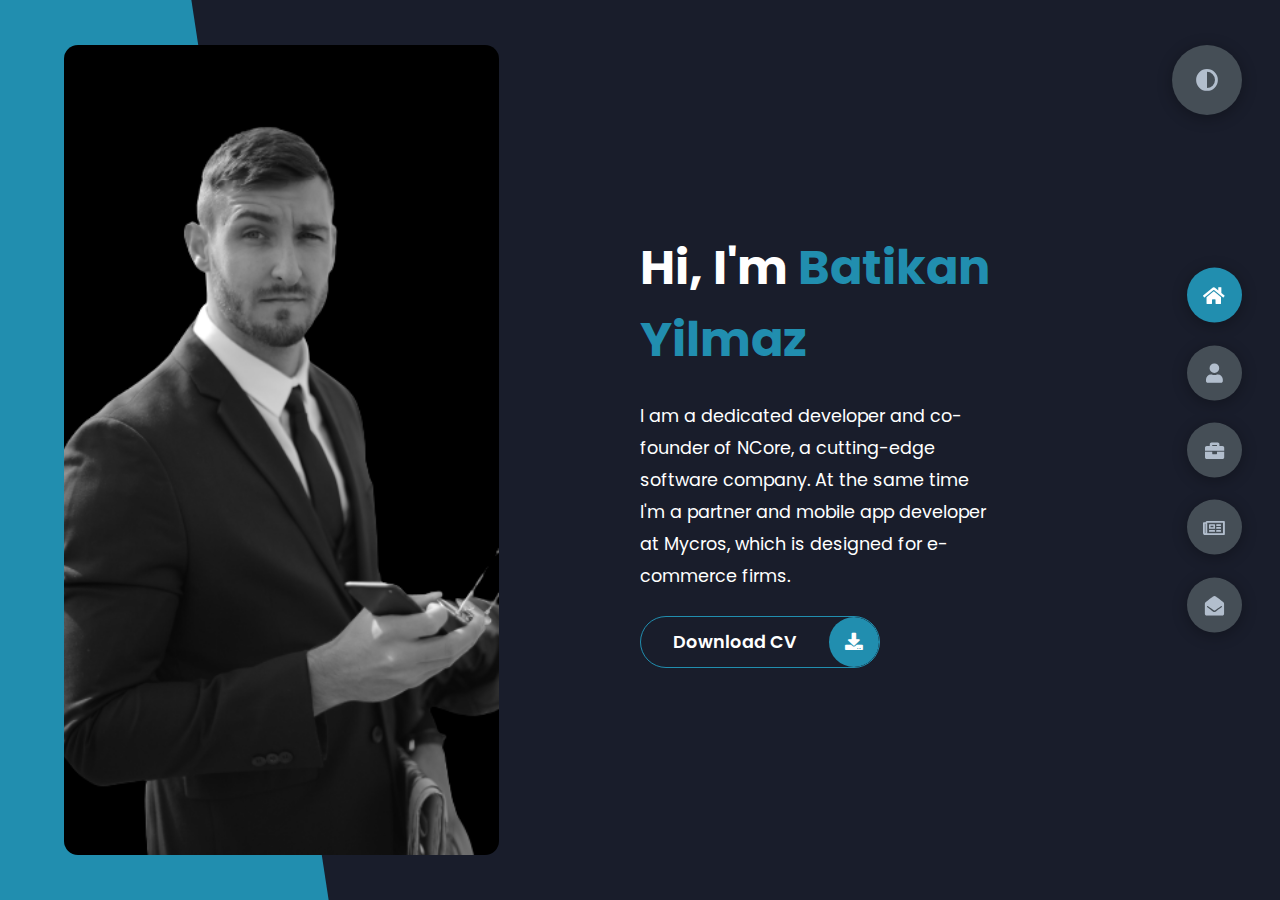
==== index.html @ 2d90c7f0 "Add files via upload" ====
<!DOCTYPE html>
<html lang="en">
<head>
    <meta charset="UTF-8">
    <meta http-equiv="X-UA-Compatible" content="IE=edge">
    <meta name="viewport" content="width=device-width, initial-scale=1.0">
    <title>Portfolio</title>
    <link rel="stylesheet" href="styles/styles.css">
    <link rel="preconnect" href="https://fonts.googleapis.com">
    <link rel="preconnect" href="https://fonts.gstatic.com" crossorigin>
    <link rel="stylesheet" href="https://cdnjs.cloudflare.com/ajax/libs/font-awesome/5.15.4/css/all.min.css" integrity="sha512-1ycn6IcaQQ40/MKBW2W4Rhis/DbILU74C1vSrLJxCq57o941Ym01SwNsOMqvEBFlcgUa6xLiPY/NS5R+E6ztJQ==" crossorigin="anonymous" referrerpolicy="no-referrer" />
    <link href="https://fonts.googleapis.com/css2?family=Poppins:wght@400;500;600;700;800&display=swap" rel="stylesheet">
</head>
<body class="main-content">
    <header class="container header active" id="home">
        <div class="header-content">
            <div class="left-header">
                <div class="h-shape"></div>
                <div class="image">
                    <img src="img/hero.png" alt="">
                </div>
            </div>
            <div class="right-header">
                <h1 class="name">
                    Hi, I'm <span>Batikan Yilmaz</span>
                </h1>
                <p>
                    I am a dedicated developer and co-founder of NCore, a cutting-edge software company. At the same time I'm a partner  and mobile app developer at Mycros, which is designed for e-commerce firms.
                </p>
                <div class="btn-con">
                    <a href="" class="main-btn">
                        <span class="btn-text">Download CV</span>
                        <span class="btn-icon"><i class="fas fa-download"></i></span>
                    </a>
                </div>
            </div>
        </div>
    </header>
    <main>
        <section class="container about" id="about">
            <div class="main-title">
                <h2>About <span>me</span><span class="bg-text">my stats</span></h2>
            </div>
            <div class="about-container">
                <div class="left-about">
                    <h4>Information About me</h4>
                    <p>
                        I am a final year student at Istanbul Bilgi University and the Co-Founder of NCore, specializing in mobile application development. My focus is on developing fun apps that utilize AI technologies and create engaging user experiences. I have also designed a user-friendly needs app for capturing and organizing important information across various contexts. 
                    </p>
                    <div class="btn-con">
                        <a href="#" class="main-btn">
                            <span class="btn-text">Download CV</span>
                            <span class="btn-icon"><i class="fas fa-download"></i></span>
                        </a>
                    </div>
                </div>
                <div class="right-about">
                    <div class="about-item">
                        <div class="abt-text">
                            <p class="large-text">20+</p>
                            <p class="small-text">Projects <br /> Completed</p>
                        </div>
                    </div>
                    <div class="about-item">
                        <div class="abt-text">
                            <p class="large-text">3+</p>
                            <p class="small-text">Years of <br /> experience</p>
                        </div>
                    </div>
                    <div class="about-item">
                        <div class="abt-text">
                            <p class="large-text">10+</p>
                            <p class="small-text">Happy <br /> Clients</p>
                        </div>
                    </div>
                    <div class="about-item">
                        <div class="abt-text">
                            <p class="large-text">100+</p>
                            <p class="small-text">Customer <br /> reviews</p>
                        </div>
                    </div>
                </div>
            </div>
            <h4 class="stat-title">My Timeline</h4>
            <div class="timeline">
                <div class="timeline-item">
                    <div class="tl-icon">
                        <i class="fas fa-briefcase"></i>
                    </div>
                    <p class="tl-duration">2023 - present</p>
                    <h5>Co-Founder<span> - NCore</span></h5>
                    <p>
                        Co-Founder of NCore, a company specializing in mobile app development
                    </p>
                </div>
                <div class="timeline-item">
                    <div class="tl-icon">
                        <i class="fas fa-briefcase"></i>
                    </div>
                    <p class="tl-duration">2023 - present</p>
                    <h5>Mobile Developer<span> - Mycros</span></h5>
                    <p>
                        Mobile Developer at Mycros which is designed for e-commerce firms
                    </p>
                </div>
                <div class="timeline-item">
                    <div class="tl-icon">
                        <i class="fas fa-briefcase"></i>
                    </div>
                    <p class="tl-duration">2022 - 2023</p>
                    <h5>Software Team Member<span> - Alfa ETA</span></h5>
                    <p>
                        Collaborated with a team of engineers to develop a communication software between the Hyperloop vehicle and local server
                    </p>
                </div>
                <div class="timeline-item">
                    <div class="tl-icon">
                        <i class="fas fa-briefcase"></i>
                    </div>
                    <p class="tl-duration">2022 - 2022</p>
                    <h5>Web Developer<span> - Morsalyangoz</span></h5>
                    <p>
                        Participated in the development process of company websites and client projects
                    </p>
                </div>
                <div class="timeline-item">
                    <div class="tl-icon">
                        <i class="fas fa-briefcase"></i>
                    </div>
                    <p class="tl-duration">2018 - 2019</p>
                    <h5>Blogger/Writer<span> - GameOdit</span></h5>
                    <p>
                        Wrote detailed and engaging game reviews, covering a wide range of genres and platforms
                    </p>
                </div>
            </div>
        </section>
        <section class="container" id="portfolio">
            <div class="main-title">
                <h2>My <span>Portfolio</span><span class="bg-text">My Work</span></h2>
            </div>
            <p class="port-text">
                Here is some of my work that I've done in various programming languages.
            </p>
            <div class="portfolios">
                <div class="portfolio-item">
                    <div class="image">
                        <img src="img/IBM.jpg" alt="">
                    </div>
                    <div class="hover-items">
                        <h3>IBM Module1 Algorithm</h3>
                        <div class="icons">
                            <a href="https://github.com/Batikanyilmaz1/IBMModule1-algorithm.git" class="icon">
                                <i class="fab fa-github"></i>
                            </a>
                        </div>
                    </div>
                </div>
                <div class="portfolio-item">
                    <div class="image">
                        <img src="img/Machine.jpg" alt="">
                    </div>
                    <div class="hover-items">
                        <h3>Example Based Machine Translation</h3>
                        <div class="icons">
                            <a href="https://github.com/Batikanyilmaz1/ExampleBasedMachineTranslation.git" class="icon">
                                <i class="fab fa-github"></i>
                            </a>
                        </div>
                    </div>
                </div>
                <div class="portfolio-item">
                    <div class="image">
                        <img src="img/Deep.jpg" alt="">
                    </div>
                    <div class="hover-items">
                        <h3>Gender Recognition by Voice</h3>
                        <div class="icons">
                            <a href="https://github.com/Batikanyilmaz1/GenderRecognition.git" class="icon">
                                <i class="fab fa-github"></i>
                            </a>
                        </div>
                    </div>
                </div>
                <div class="portfolio-item">
                    <div class="image">
                        <img src="img/port4.jpg" alt="">
                    </div>
                    <div class="hover-items">
                        <h3>Ball'nDroplets Game</h3>
                        <div class="icons">
                            <a href="https://github.com/Batikanyilmaz1/BallnDropletsGame.git" class="icon">
                                <i class="fab fa-github"></i>
                            </a>
                        </div>
                    </div>
                </div>
                <div class="portfolio-item">
                    <div class="image">
                        <img src="img/shooter.png" alt="">
                    </div>
                    <div class="hover-items">
                        <h3>Survival Shooter Game</h3>
                        <div class="icons">
                            <a href="https://github.com/Batikanyilmaz1/SurvivalShooter2D-GameMaker.git" class="icon">
                                <i class="fab fa-github"></i>
                            </a>
                        </div>
                    </div>
                </div>
                <div class="portfolio-item">
                    <div class="image">
                        <img src="img/port2.jpg" alt="">
                    </div>
                    <div class="hover-items">
                        <h3>Shoot'Em Up Game</h3>
                        <div class="icons">
                            <a href="https://github.com/Batikanyilmaz1/Shoot-EmUp-GameMaker.git" class="icon">
                                <i class="fab fa-github"></i>
                            </a>
                        </div>
                    </div>
                </div>
                <div class="portfolio-item">
                    <div class="image">
                        <img src="img/spotify.jpg" alt="">
                    </div>
                    <div class="hover-items">
                        <h3>Spotify Playlist Generator</h3>
                        <div class="icons">
                            <a href="https://github.com/Batikanyilmaz1/SpotifyPlaylistGenerator.git" class="icon">
                                <i class="fab fa-github"></i>
                            </a>
                        </div>
                    </div>
                </div>
                <div class="portfolio-item">
                    <div class="image">
                        <img src="img/sleepingbarber.jpg" alt="">
                    </div>
                    <div class="hover-items">
                        <h3>Sleeping Barber Problem</h3>
                        <div class="icons">
                            <a href="https://github.com/Batikanyilmaz1/SleepingBarberProblem.git" class="icon">
                                <i class="fab fa-github"></i>
                            </a>
                        </div>
                    </div>
                </div>
                <div class="portfolio-item">
                    <div class="image">
                        <img src="img/drawing.jpg" alt="">
                    </div>
                    <div class="hover-items">
                        <h3>Drawing Canvas</h3>
                        <div class="icons">
                            <a href="https://github.com/Batikanyilmaz1/DrawingCanvas-Swift.git" class="icon">
                                <i class="fab fa-github"></i>
                            </a>
                        </div>
                    </div>
                </div>
            </div>
        </section>
        <section class="container" id="blogs">
            <div class="blogs-content">
                <div class="main-title">
                    <h2>My <span>Blogs</span><span class="bg-text">My Blogs</span></h2>
                </div>
                <div class="blogs">
                    <div class="blog">
                        <img src="img/port6.jpg" alt="">
                        <div class="blog-text">
                            <h4>
                                <a href="https://medium.com/@batkanylmaz/the-future-of-artificial-intelligence-transforming-industries-and-shaping-our-world-e2625c237811">The Future of Artificial Intelligence: “Transforming Industries and Shaping Our World”</a>
                            </h4>
                            <p>
                                Artificial Intelligence (AI) has emerged as a groundbreaking technology with the potential to revolutionize industries and reshape our world.
                            </p>
                        </div>
                    </div>
                    <div class="blog">
                        <img src="img/blog1.jpg" alt="">
                        <div class="blog-text">
                            <h4>
                                <a href="https://medium.com/@batkanylmaz/empowering-conversations-with-chat-gpt-a-comprehensive-guide-to-openai-api-integration-565832fe29a7">Empowering Conversations with Chat GPT: “A Comprehensive Guide to OpenAI API Integration, Capabilities, and Use Cases”</a>
                            </h4>
                            <p>
                                In the realm of artificial intelligence and natural language processing, Chat GPT has emerged as a groundbreaking language model developed by OpenAI.
                            </p>
                        </div>
                    </div>
                    <div class="blog">
                        <img src="img/climate.jpg" alt="">
                        <div class="blog-text">
                            <h4>
                                <a href="https://medium.com/@batkanylmaz/climate-crisis-saving-the-world-df733682d83d">Climate Crisis: “Saving the World”</a> 
                            </h4>
                            <p>
                                We need some things for the continuation of our world and our lives. One of the most important of these things is climate.
                            </p>
                        </div>
                    </div>
                    <div class="blog">
                        <img src="img/Ac.jpg" alt="">
                        <div class="blog-text">
                            <h4>
                                <a href="https://medium.com/@batkanylmaz/assassins-creed-origins-review-64a213114d09">Assassin's Creed Origins: Game Review</a> 
                            </h4>
                            <p>
                                “You can’t fix something that isn’t broken.” You must have heard this saying before. We all agree that the Assassin’s Creed series has become stagnant over the years and has been used as a source of income. 
                            </p>
                        </div>
                    </div>
                    <div class="blog">
                        <img src="img/port1.jpg" alt="">
                        <div class="blog-text">
                            <h4>
                                Get started with Web Design and UI Design
                            </h4>
                            <p>
                                Lorem ipsum dolor sit, amet consectetur adipisicing elit. 
                                Doloribus natus voluptas, eos obcaecati recusandae amet?
                            </p>
                        </div>
                    </div>
                    <div class="blog">
                        <img src="img/port3.jpg" alt="">
                        <div class="blog-text">
                            <h4>
                                This is what you need to know about Web Design
                            </h4>
                            <p>
                                Lorem ipsum dolor sit, amet consectetur adipisicing elit. 
                                Doloribus natus voluptas, eos obcaecati recusandae amet?
                            </p>
                        </div>
                    </div>
                </div>
            </div>
        </section>
        <section class="container contact" id="contact">
            <div class="contact-container">
                <div class="main-title">
                    <h2>Contact <span>Me</span><span class="bg-text">Contact</span></h2>
                </div>
                <div class="contact-content-con">
                    <div class="left-contact">
                        <h4>Contact me here</h4>
                        <p>
                           If you want to get in touch, do not hesitate!
                        </p>
                        <div class="contact-info">
                            <div class="contact-item">
                                <div class="icon">
                                    <i class="fas fa-map-marker-alt"></i>
                                    <span>Location</span>
                                </div>
                                <p>
                                    : Istanbul, Turkey
                                </p>
                            </div>
                            <div class="contact-item">
                                <div class="icon">
                                    <i class="fas fa-envelope"></i>
                                    <span>Email</span>
                                </div>
                                <p>
                                    <span>: batikanyilmaz1420@gmail.com</span>
                                </p>
                            </div>
                            <div class="contact-item">
                                <div class="icon">
                                    <i class="fas fa-user-graduate"></i>
                                    <span>Education</span>
                                </div>
                                <p>
                                    <span>: Istanbul Bilgi University</span>
                                </p>
                            </div>
                            <div class="contact-item">
                                <div class="icon">
                                    <i class="fas fa-globe-africa"></i>
                                    <span>Languages</span>
                                </div>
                                <p>
                                    <span>: Turkish, English</span>
                                </p>
                            </div>
                        </div>
                        <div class="contact-icons">
                            <div class="contact-icon">
                                <a href="www.facebook.com" target="_blank">
                                    <i class="fab fa-facebook-f"></i>
                                </a>
                                <a href="#" target="_blank">
                                    <i class="fab fa-twitter"></i>
                                </a>
                                <a href="https://www.instagram.com/bat1kanyilmaz/" target="_blank">
                                    <i class="fab fa-instagram"></i>
                                </a>
                                <a href="https://github.com/Batikanyilmaz1" target="_blank">
                                    <i class="fab fa-github"></i>
                                </a>
                                <a href="#" target="_blank">
                                    <i class="fab fa-youtube"></i>
                                </a>
                            </div>
                        </div>
                    </div>
                    
                </div>
            </div>
        </section>
    </main>

    <div class="controls">
        <div class="control active-btn" data-id="home" >
            <i class="fas fa-home"></i>
        </div>
        <div class="control" data-id="about">
            <i class="fas fa-user"></i>
        </div>
        <div class="control" data-id="portfolio">
            <i class="fas fa-briefcase"></i>
        </div>
        <div class="control" data-id="blogs">
            <i class="far fa-newspaper"></i>
        </div>
        <div class="control" data-id="contact">
            <i class="fas fa-envelope-open"></i>
        </div>
    </div>
    <div class="theme-btn">
        <i class="fas fa-adjust"></i>
    </div>
    <script src="app.js"></script>
</body>
</html>
---- styles/styles.css ----
* {
  margin: 0;
  padding: 0;
  box-sizing: border-box;
  list-style: none;
}

:root {
  --color-primary: #191d2b;
  --color-secondary: #218eaf;
  --color-white: #FFFFFF;
  --color-black: #000;
  --color-grey0: #f8f8f8;
  --color-grey-1: #dbe1e8;
  --color-grey-2: #b2becd;
  --color-grey-3: #6c7983;
  --color-grey-4: #454e56;
  --color-grey-5: #2a2e35;
  --color-grey-6: #12181b;
  --br-sm-2: 14px;
  --box-shadow-1: 0 3px 15px rgba(0,0,0,.3);
}

.light-mode {
  --color-primary: #ffffff;
  --color-secondary: #0aa445;
  --color-white: #454e56;
  --color-black: #000;
  --color-grey0: #f8f8f8;
  --color-grey-1: #6c7983;
  --color-grey-2: #6c7983;
  --color-grey-3: #6c7983;
  --color-grey-4: #b8b8b8;
  --color-grey-5: #f8f8f8;
  --color-grey-6: #12181b;
}

body {
  background-color: var(--color-primary);
  font-family: "Poppins", sans-serif;
  font-size: 1.1rem;
  color: var(--color-white);
  transition: all 0.4s ease-in-out;
}

a {
  display: inline-block;
  text-decoration: none;
  color: inherit;
  font-family: inherit;
}

header {
  min-height: 100vh;
  color: var(--color-white);
  overflow: hidden;
  padding: 0 !important;
}

section {
  min-height: 100vh;
  width: 100%;
  position: absolute;
  left: 0;
  top: 0;
  padding: 3rem 18rem;
}

.container {
  display: none;
  transform: translateY(-100%) scale(0);
  transition: all 0.4s ease-in-out;
  background-color: var(--color-primary);
}

.active {
  display: block;
  animation: appear 1s ease-in-out;
  transform: translateY(0) scaleY(1);
}
@keyframes appear {
  0% {
    transform: translateY(-100%) scaleY(0);
  }
  100% {
    transform: translateY(0) scaleY(1);
  }
}

.controls {
  position: fixed;
  z-index: 10;
  top: 50%;
  right: 3%;
  display: flex;
  flex-direction: column;
  align-items: center;
  justify-content: center;
  transform: translateY(-50%);
}
.controls .control {
  padding: 1rem;
  cursor: pointer;
  background-color: var(--color-grey-4);
  width: 55px;
  height: 55px;
  border-radius: 50%;
  display: flex;
  justify-content: center;
  align-items: center;
  margin: 0.7rem 0;
  box-shadow: var(--box-shadow-1);
}
.controls .control i {
  font-size: 1.2rem;
  color: var(--color-grey-2);
  pointer-events: none;
}
.controls .active-btn {
  background-color: var(--color-secondary);
  transition: all 0.4s ease-in-out;
}
.controls .active-btn i {
  color: var(--color-white);
}

.theme-btn {
  top: 5%;
  right: 3%;
  width: 70px;
  height: 70px;
  border-radius: 50%;
  background-color: var(--color-grey-4);
  cursor: pointer;
  position: fixed;
  display: flex;
  justify-content: center;
  align-items: center;
  box-shadow: 0 3px 15px rgba(0, 0, 0, 0.3);
  transition: all 0.1s ease-in-out;
}
.theme-btn:active {
  transform: translateY(-3px);
}
.theme-btn i {
  font-size: 1.4rem;
  color: var(--color-grey-2);
  pointer-events: none;
}

/*Header-content*/
.header-content {
  display: grid;
  grid-template-columns: repeat(2, 1fr);
  min-height: 100vh;
}
.header-content .left-header {
  display: flex;
  align-items: center;
  position: relative;
}
.header-content .left-header .h-shape {
  transition: all 0.4s ease-in-out;
  width: 65%;
  height: 100%;
  background-color: var(--color-secondary);
  position: absolute;
  left: 0;
  top: 0;
  z-index: -1;
  clip-path: polygon(0 0, 46% 0, 79% 100%, 0% 100%);
}
.header-content .left-header .image {
  border-radius: var(--br-sm-2);
  height: 90%;
  width: 68%;
  margin-left: 4rem;
  background-color: var(--color-black);
  transition: all 0.4s ease-in-out;
}
.header-content .left-header .image img {
  width: 100%;
  height: 100%;
  object-fit: cover;
  transition: all 0.4s ease-in-out;
  filter: grayscale(100%);
}
.header-content .left-header .image img:hover {
  filter: grayscale(0);
}
.header-content .right-header {
  display: flex;
  flex-direction: column;
  justify-content: center;

  padding-right: 18rem;
}
.header-content .right-header .name {
  font-size: 3rem;
}
.header-content .right-header .name span {
  color: var(--color-secondary);
}
.header-content .right-header p {
  margin: 1.5rem 0;
  line-height: 2rem;
}

/*About*/
.about-container {
  display: grid;
  grid-template-columns: repeat(2, 1fr);
  padding-top: 3.5rem;
  padding-bottom: 5rem;
}
.about-container .right-about {
  display: grid;
  grid-template-columns: repeat(2, 1fr);
  grid-gap: 2rem;
}
.about-container .right-about .about-item {
  border: 1px solid var(--color-grey-5);
  border-radius: 5px;
  transition: all 0.4s ease-in-out;
  box-shadow: 1px 2px 15px rgba(0, 0, 0, 0.1);
}
.about-container .right-about .about-item:hover {
  cursor: default;
  transform: translateY(-5px);
  border: 1px solid var(--color-secondary);
  box-shadow: 1px 4px 15px rgba(0, 0, 0, 0.32);
}
.about-container .right-about .about-item .abt-text {
  padding: 1.5rem;
  display: flex;
  flex-direction: column;
}
.about-container .right-about .about-item .abt-text .large-text {
  font-size: 3rem;
  font-weight: 700;
  color: var(--color-secondary);
}
.about-container .right-about .about-item .abt-text .small-text {
  padding-left: 3rem;
  position: relative;
  text-transform: uppercase;
  font-size: 1.2rem;
  color: var(--color-grey-1);
  letter-spacing: 2px;
}
.about-container .right-about .about-item .abt-text .small-text::before {
  content: "";
  position: absolute;
  left: 0;
  top: 15px;
  width: 2rem;
  height: 2px;
  background-color: var(--color-grey-5);
}
.about-container .left-about {
  padding-right: 5rem;
}
.about-container .left-about p {
  line-height: 2rem;
  padding: 1rem;
  color: var(--color-grey-1);
}
.about-container .left-about h4 {
  font-size: 2rem;
  text-transform: uppercase;
}

.about-stats {
  padding-bottom: 4rem;
}
.about-stats .progress-bars {
  display: grid;
  grid-template-columns: repeat(2, 1fr);
  grid-gap: 2rem;
}
.about-stats .progress-bars .progress-bar {
  display: flex;
  flex-direction: column;
}
.about-stats .progress-bars .progress-bar .prog-title {
  text-transform: uppercase;
  font-weight: 500;
}
.about-stats .progress-bars .progress-bar .progress-con {
  display: flex;
  align-items: center;
}
.about-stats .progress-bars .progress-bar .progress-con .prog-text {
  color: var(--color-grey-2);
}
.about-stats .progress-bars .progress-bar .progress-con .progress {
  width: 100%;
  height: 0.45rem;
  background-color: var(--color-grey-4);
  margin-left: 1rem;
  position: relative;
}
.about-stats .progress-bars .progress-bar .progress-con .progress span {
  position: absolute;
  top: 0;
  left: 0;
  height: 100%;
  background-color: var(--color-secondary);
  transition: all 0.4s ease-in-out;
  width: 60%;
}
.about-stats .progress-bars .progress-bar .progress-con .progress .html {
  width: 80%;
}
.about-stats .progress-bars .progress-bar .progress-con .progress .css {
  width: 95%;
}
.about-stats .progress-bars .progress-bar .progress-con .progress .js {
  width: 75%;
}
.about-stats .progress-bars .progress-bar .progress-con .progress .react {
  width: 60%;
}
.about-stats .progress-bars .progress-bar .progress-con .progress .node {
  width: 87%;
}
.about-stats .progress-bars .progress-bar .progress-con .progress .python {
  width: 70%;
}

.stat-title {
  text-transform: uppercase;
  font-size: 1.4rem;
  text-align: center;
  padding: 3.5rem 0;
  position: relative;
}
.stat-title::before {
  content: "";
  position: absolute;
  left: 50%;
  top: 0;
  width: 40%;
  height: 1px;
  background-color: var(--color-grey-5);
  transform: translateX(-50%);
}

/*Timeline*/
.timeline {
  display: grid;
  grid-template-columns: repeat(2, 1fr);
  grid-gap: 2rem;
  padding-bottom: 3rem;
}
.timeline .timeline-item {
  position: relative;
  padding-left: 3rem;
  border-left: 1px solid var(--color-grey-5);
}
.timeline .timeline-item .tl-icon {
  position: absolute;
  left: -27px;
  top: 0;
  background-color: var(--color-secondary);
  width: 50px;
  height: 50px;
  border-radius: 50%;
  display: flex;
  align-items: center;
  justify-content: center;
}
.timeline .timeline-item .tl-icon i {
  font-size: 1.3rem;
}
.timeline .timeline-item .tl-duration {
  padding: 0.2rem 0.6rem;
  background-color: var(--color-grey-5);
  border-radius: 15px;
  display: inline-block;
  font-size: 0.8rem;
  text-transform: uppercase;
  font-weight: 500;
}
.timeline .timeline-item h5 {
  padding: 1rem 0;
  text-transform: uppercase;
  font-size: 1.3rem;
  font-weight: 600;
}
.timeline .timeline-item h5 span {
  color: var(--color-grey-2);
  font-weight: 500;
  font-size: 1.2rem;
}
.timeline .timeline-item p {
  color: var(--color-grey-2);
}

.port-text {
  padding: 2rem 0;
  text-align: center;
}

.portfolios {
  display: grid;
  grid-template-columns: repeat(3, 1fr);
  grid-gap: 2rem;
  margin-top: 3rem;
}
.portfolios .portfolio-item {
  position: relative;
  border-radius: 15px;
}
.portfolios .portfolio-item img {
  width: 100%;
  height: 300px;
  object-fit: cover;
  border-radius: 15px;
}
.portfolios .portfolio-item .hover-items {
  width: 100%;
  height: 100%;
  background-color: var(--color-secondary);
  position: absolute;
  left: 0;
  top: 0;
  border-radius: 15px;
  display: flex;
  justify-content: center;
  align-items: center;
  flex-direction: column;
  opacity: 0;
  transform: scale(0);
  transition: all 0.4s ease-in-out;
}
.portfolios .portfolio-item .hover-items h3 {
  font-size: 1.5rem;
  color: var(--color-white);
  margin-bottom: 1.5rem;
  text-align: center;
}
.portfolios .portfolio-item .hover-items .icons {
  display: flex;
  justify-content: center;
  align-items: center;
}
.portfolios .portfolio-item .hover-items .icons .icon {
  background-color: var(--color-primary);
  border-radius: 50%;
  width: 50px;
  height: 50px;
  display: flex;
  align-items: center;
  justify-content: center;
  margin: 0 1rem;
  cursor: pointer;
  transition: all 0.4s ease-in-out;
}
.portfolios .portfolio-item .hover-items .icons .icon i {
  font-size: 1.5rem;
  color: var(--color-white);
  margin: 0 1rem;
}
.portfolios .portfolio-item .hover-items .icons .icon:hover {
  background-color: var(--color-white);
}
.portfolios .portfolio-item .hover-items .icons .icon:hover i {
  color: var(--color-primary);
}

.portfolio-item:hover .hover-items {
  opacity: 1;
  transform: scale(1);
}

.blogs {
  display: grid;
  grid-template-columns: repeat(3, 1fr);
  grid-gap: 2rem;
  margin-top: 3rem;
}
.blogs .blog {
  position: relative;
  background-color: var(--color-grey-5);
  border-radius: 5px;
  box-shadow: 1px 1px 20px rgba(0, 0, 0, 0.1);
  transition: all 0.4s ease-in-out;
}
.blogs .blog:hover {
  box-shadow: 1px 1px 20px rgba(0, 0, 0, 0.3);
  transform: translateY(-5px);
  transition: all 0.4s ease-in-out;
}
.blogs .blog:hover img {
  filter: grayscale(0);
  transform: scale(1.1);
  box-shadow: 0px 4px 15px rgba(0, 0, 0, 0.8);
}
.blogs .blog img {
  width: 100%;
  height: 300px;
  object-fit: cover;
  border-top-left-radius: 5px;
  border-top-right-radius: 5px;
  filter: grayscale(100%);
  transition: all 0.4s ease-in-out;
}
.blogs .blog .blog-text {
  margin-top: -7px;
  padding: 1.1rem;
  border-top: 8px solid var(--color-secondary);
}
.blogs .blog .blog-text h4 {
  font-size: 1.3rem;
  margin-bottom: 0.7rem;
  text-align: center;
  align-self: center;
  transition: all 0.4s ease-in-out;
  cursor: pointer;
}
.blogs .blog .blog-text h4:hover {
  color: var(--color-secondary);
}
.blogs .blog .blog-text p {
  color: var(--color-grey-2);
  line-height: 2rem;
  padding-bottom: 1rem;
}

.contact-content-con {
  display: flex;
  padding-top: 3.5rem;
}
.contact-content-con .left-contact {
  flex: 2;
}
.contact-content-con .left-contact h4 {
  margin-top: 1rem;
  font-size: 2rem;
  text-transform: uppercase;
}
.contact-content-con .left-contact p {
  margin: 1rem 0;
  line-height: 2rem;
}
.contact-content-con .left-contact .contact-info .contact-item {
  display: flex;
  align-items: center;
  justify-content: flex-start;
}
.contact-content-con .left-contact .contact-info .contact-item p {
  margin: 0.3rem 0 !important;
  padding: 0 !important;
}
.contact-content-con .left-contact .contact-info .contact-item .icon {
  display: grid;
  grid-template-columns: 40px 1fr;
}
.contact-content-con .left-contact .contact-info .contact-item .icon i {
  display: flex;
  align-items: center;
  font-size: 1.3rem;
}
.contact-content-con .left-contact .contact-icon {
  display: flex;
  margin-top: 2rem;
}
.contact-content-con .left-contact .contact-icon a {
  display: flex;
  align-items: center;
  color: var(--color-white);
  background-color: var(--color-grey-5);
  cursor: pointer;
  justify-content: center;
  width: 50px;
  height: 50px;
  border-radius: 50%;
  margin: 0 0.4rem;
  transition: all 0.4s ease-in-out;
}
.contact-content-con .left-contact .contact-icon a:hover {
  background-color: var(--color-secondary);
}
.contact-content-con .left-contact .contact-icon a:hover i {
  color: var(--color-primary);
}
.contact-content-con .left-contact .contact-icon a i {
  display: flex;
  align-items: center;
  justify-content: center;
  font-size: 1.3rem;
}
.contact-content-con .right-contact {
  flex: 3;
  margin-left: 3rem;
}
.contact-content-con .right-contact .input-control {
  margin: 1.5rem 0;
}
.contact-content-con .right-contact .input-control input, .contact-content-con .right-contact .input-control textarea {
  border-radius: 30px;
  font-weight: inherit;
  font-size: inherit;
  font-family: inherit;
  padding: 0.8rem 1.1rem;
  outline: none;
  border: none;
  background-color: var(--color-grey-5);
  width: 100%;
  color: var(--color-white);
  resize: none;
}
.contact-content-con .right-contact .i-c-2 {
  display: flex;
}
.contact-content-con .right-contact .i-c-2 :last-child {
  margin-left: 1.5rem;
}
.contact-content-con .right-contact .submit-btn {
  display: flex;
  justify-content: flex-start;
}

/*Independed components*/
.btn-con {
  display: flex;
  align-self: flex-start;
}

.main-btn {
  border-radius: 30px;
  color: inherit;
  font-weight: 600;
  position: relative;
  border: 1px solid var(--color-secondary);
  display: flex;
  align-self: flex-start;
  align-items: center;
  overflow: hidden;
}
.main-btn .btn-text {
  padding: 0 2rem;
}
.main-btn .btn-icon {
  background-color: var(--color-secondary);
  display: flex;
  align-items: center;
  justify-content: center;
  border-radius: 50%;
  padding: 1rem;
}
.main-btn::before {
  content: "";
  position: absolute;
  top: 0;
  right: 0;
  transform: translateX(100%);
  transition: all 0.4s ease-out;
  z-index: -1;
}
.main-btn:hover {
  transition: all 0.4s ease-out;
}
.main-btn:hover::before {
  width: 100%;
  height: 100%;
  background-color: var(--color-secondary);
  transform: translateX(0);
  transition: all 0.4s ease-out;
}

.main-title {
  text-align: center;
}
.main-title h2 {
  position: relative;
  text-transform: uppercase;
  font-size: 4rem;
  font-weight: 700;
}
.main-title h2 span {
  color: var(--color-secondary);
}
.main-title h2 .bg-text {
  position: absolute;
  top: 50%;
  left: 50%;
  color: var(--color-grey-5);
  transition: all 0.4s ease-in-out;
  z-index: -1;
  transform: translate(-50%, -50%);
  font-weight: 800;
  font-size: 6.3rem;
}

.about-container .left-about p {
  padding-left: 0;
}

@media screen and (max-width: 600px) {
  header {
    padding: 0 !important;
  }

  .theme-btn {
    width: 50px;
    height: 50px;
  }

  .header-content {
    grid-template-columns: repeat(1, 1fr);
    padding-bottom: 6rem;
  }

  .left-header .h-shape {
    display: none;
  }

  .right-header {
    grid-row: 1;
    padding-right: 0rem !important;
    width: 90%;
    margin: 0 auto;
  }
  .right-header .name {
    font-size: 2.5rem !important;
    text-align: center;
    padding-top: 3rem;
  }

  .header-content .left-header .image {
    margin: 0 auto;
    width: 90%;
  }

  .controls {
    top: auto;
    bottom: 0;
    flex-direction: row;
    justify-content: center;
    left: 50%;
    transform: translateX(-50%);
    width: 100%;
    background-color: var(--color-grey-5);
  }
  .controls .control {
    margin: 1rem 0.3rem;
  }

  .about-container {
    grid-template-columns: repeat(1, 1fr);
  }
  .about-container .right-about {
    grid-template-columns: repeat(1, 1fr);
    padding-top: 2.5rem;
  }
  .about-container .left-about {
    padding-right: 0;
  }
  .about-container .left-about p {
    padding-left: 0;
  }

  .timeline {
    grid-template-columns: repeat(1, 1fr);
    padding-bottom: 6rem;
  }

  .container {
    padding: 2rem 2.5rem !important;
  }

  .about-stats .progress-bars {
    grid-template-columns: repeat(1, 1fr);
  }

  .portfolios {
    grid-template-columns: repeat(1, 1fr);
    padding-bottom: 6rem;
    margin-top: 1rem;
  }

  .blogs {
    grid-template-columns: repeat(1, 1fr);
    padding-bottom: 6rem;
  }

  .contact-content-con {
    flex-direction: column;
  }
  .contact-content-con .right-contact {
    margin-left: 0;
    margin-top: 2.5rem;
  }

  .contact-content-con .right-contact .i-c-2 {
    flex-direction: column;
  }

  .contact-content-con .right-contact .i-c-2 :last-child {
    margin-left: 0;
    margin-top: 1.5rem;
  }

  .contact-content-con .right-contact {
    margin-bottom: 6rem;
  }

  .contact-item {
    flex-direction: column;
    margin: 1rem 0;
  }
  .contact-item p {
    font-size: 15px;
    color: var(--color-grey-2);
  }
  .contact-item span {
    font-size: 15px;
  }
  .contact-item .icon {
    grid-template-columns: 25px 1fr;
  }

  .main-title h2 {
    font-size: 2rem;
  }
  .main-title h2 span {
    font-size: 2.3rem;
  }
  .main-title h2 .bg-text {
    font-size: 2.3rem;
  }
}
@media screen and (max-width: 1432px) {
  .container {
    padding: 7rem 11rem;
  }

  .contact-content-con {
    flex-direction: column;
  }
  .contact-content-con .right-contact {
    margin-left: 0;
    margin-top: 2.5rem;
  }

  .contact-content-con .right-contact .i-c-2 {
    flex-direction: column;
  }

  .contact-content-con .right-contact .i-c-2 :last-child {
    margin-left: 0;
    margin-top: 1.5rem;
  }

  .contact-content-con .right-contact {
    margin-bottom: 6rem;
  }

  .main-title h2 .bg-text {
    font-size: 5.5rem;
  }
}
@media screen and (max-width: 1250px) {
  .blogs {
    grid-template-columns: repeat(2, 1fr);
    margin-top: 6rem;
  }

  .portfolios {
    grid-template-columns: repeat(2, 1fr);
  }

  .header-content .right-header {
    padding-right: 9rem;
  }
}
@media screen and (max-width: 660px) {
  .blogs {
    grid-template-columns: repeat(1, 1fr);
  }

  .portfolios {
    grid-template-columns: repeat(1, 1fr);
  }
}
@media screen and (max-width: 1070px) {
  .about-container {
    grid-template-columns: repeat(1, 1fr);
  }
  .about-container .right-about {
    padding-top: 2.5rem;
  }

  .main-title h2 {
    font-size: 4rem;
  }
  .main-title h2 span {
    font-size: 4rem;
  }
  .main-title h2 .bg-text {
    font-size: 4.5rem;
  }
}
@media screen and (max-width: 970px) {
  .container {
    padding: 7rem 6rem;
  }

  .about-container .left-about {
    padding-right: 0rem;
  }

  .header-content {
    grid-template-columns: repeat(1, 1fr);
    padding-bottom: 6rem;
  }

  .left-header .h-shape {
    display: none;
  }
  .left-header .image {
    width: 90% !important;
    margin: 0 auto !important;
  }

  .right-header {
    grid-row: 1;
    padding-right: 0rem !important;
    width: 90%;
    margin: 0 auto;
  }
  .right-header .name {
    font-size: 2.5rem !important;
    text-align: center;
    padding-top: 3rem;
  }
}
@media screen and (max-width: 700px) {
  .container {
    padding: 7rem 3rem;
  }

  .about-stats .progress-bars {
    grid-template-columns: repeat(1, 1fr);
  }

  .about-container .right-about {
    grid-template-columns: repeat(1, 1fr);
  }

  .timeline {
    grid-template-columns: repeat(1, 1fr);
  }

  .main-title h2 {
    font-size: 3rem;
  }
  .main-title h2 span {
    font-size: 3rem;
  }
  .main-title h2 .bg-text {
    font-size: 4rem;
  }
}

/*# sourceMappingURL=styles.css.map */
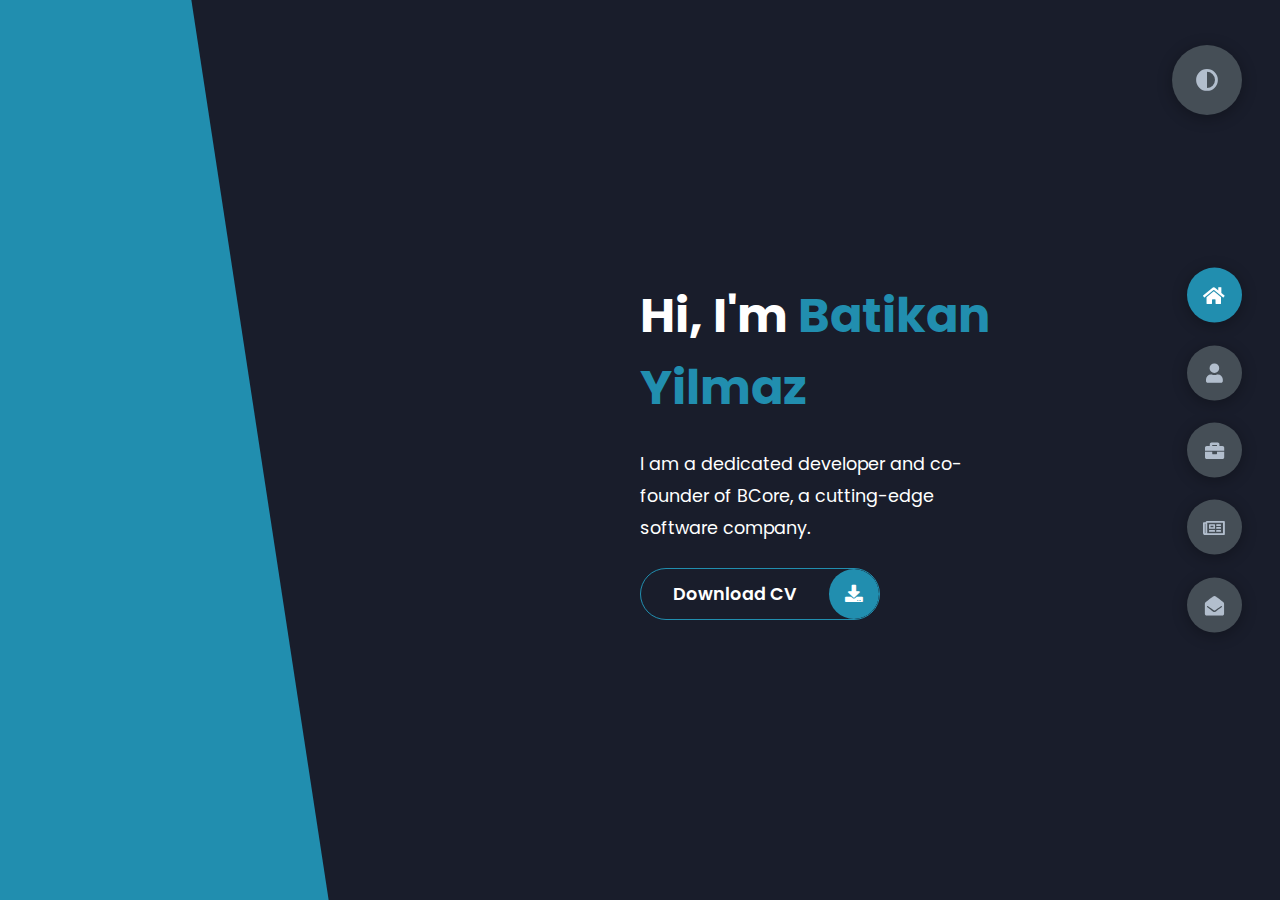
==== commit 85167b2d: "Update index.html" ====
--- a/index.html
+++ b/index.html
@@ -16,16 +16,14 @@
         <div class="header-content">
             <div class="left-header">
                 <div class="h-shape"></div>
-                <div class="image">
-                    <img src="img/hero.png" alt="">
-                </div>
+              
             </div>
             <div class="right-header">
                 <h1 class="name">
                     Hi, I'm <span>Batikan Yilmaz</span>
                 </h1>
                 <p>
-                    I am a dedicated developer and co-founder of NCore, a cutting-edge software company. At the same time I'm a partner  and mobile app developer at Mycros, which is designed for e-commerce firms.
+                    I am a dedicated developer and co-founder of BCore, a cutting-edge software company. 
                 </p>
                 <div class="btn-con">
                     <a href="" class="main-btn">
@@ -88,19 +86,9 @@
                         <i class="fas fa-briefcase"></i>
                     </div>
                     <p class="tl-duration">2023 - present</p>
-                    <h5>Co-Founder<span> - NCore</span></h5>
-                    <p>
-                        Co-Founder of NCore, a company specializing in mobile app development
-                    </p>
-                </div>
-                <div class="timeline-item">
-                    <div class="tl-icon">
-                        <i class="fas fa-briefcase"></i>
-                    </div>
-                    <p class="tl-duration">2023 - present</p>
-                    <h5>Mobile Developer<span> - Mycros</span></h5>
-                    <p>
-                        Mobile Developer at Mycros which is designed for e-commerce firms
+                    <h5>Co-Founder<span> - BCore</span></h5>
+                    <p>
+                        Co-Founder of BCore, a company specializing in software development
                     </p>
                 </div>
                 <div class="timeline-item">
@@ -312,30 +300,7 @@
                             </p>
                         </div>
                     </div>
-                    <div class="blog">
-                        <img src="img/port1.jpg" alt="">
-                        <div class="blog-text">
-                            <h4>
-                                Get started with Web Design and UI Design
-                            </h4>
-                            <p>
-                                Lorem ipsum dolor sit, amet consectetur adipisicing elit. 
-                                Doloribus natus voluptas, eos obcaecati recusandae amet?
-                            </p>
-                        </div>
-                    </div>
-                    <div class="blog">
-                        <img src="img/port3.jpg" alt="">
-                        <div class="blog-text">
-                            <h4>
-                                This is what you need to know about Web Design
-                            </h4>
-                            <p>
-                                Lorem ipsum dolor sit, amet consectetur adipisicing elit. 
-                                Doloribus natus voluptas, eos obcaecati recusandae amet?
-                            </p>
-                        </div>
-                    </div>
+                    
                 </div>
             </div>
         </section>
@@ -390,21 +355,13 @@
                         </div>
                         <div class="contact-icons">
                             <div class="contact-icon">
-                                <a href="www.facebook.com" target="_blank">
-                                    <i class="fab fa-facebook-f"></i>
-                                </a>
-                                <a href="#" target="_blank">
-                                    <i class="fab fa-twitter"></i>
-                                </a>
                                 <a href="https://www.instagram.com/bat1kanyilmaz/" target="_blank">
                                     <i class="fab fa-instagram"></i>
                                 </a>
                                 <a href="https://github.com/Batikanyilmaz1" target="_blank">
                                     <i class="fab fa-github"></i>
                                 </a>
-                                <a href="#" target="_blank">
-                                    <i class="fab fa-youtube"></i>
-                                </a>
+                              
                             </div>
                         </div>
                     </div>
@@ -436,4 +393,4 @@
     </div>
     <script src="app.js"></script>
 </body>
-</html>+</html>
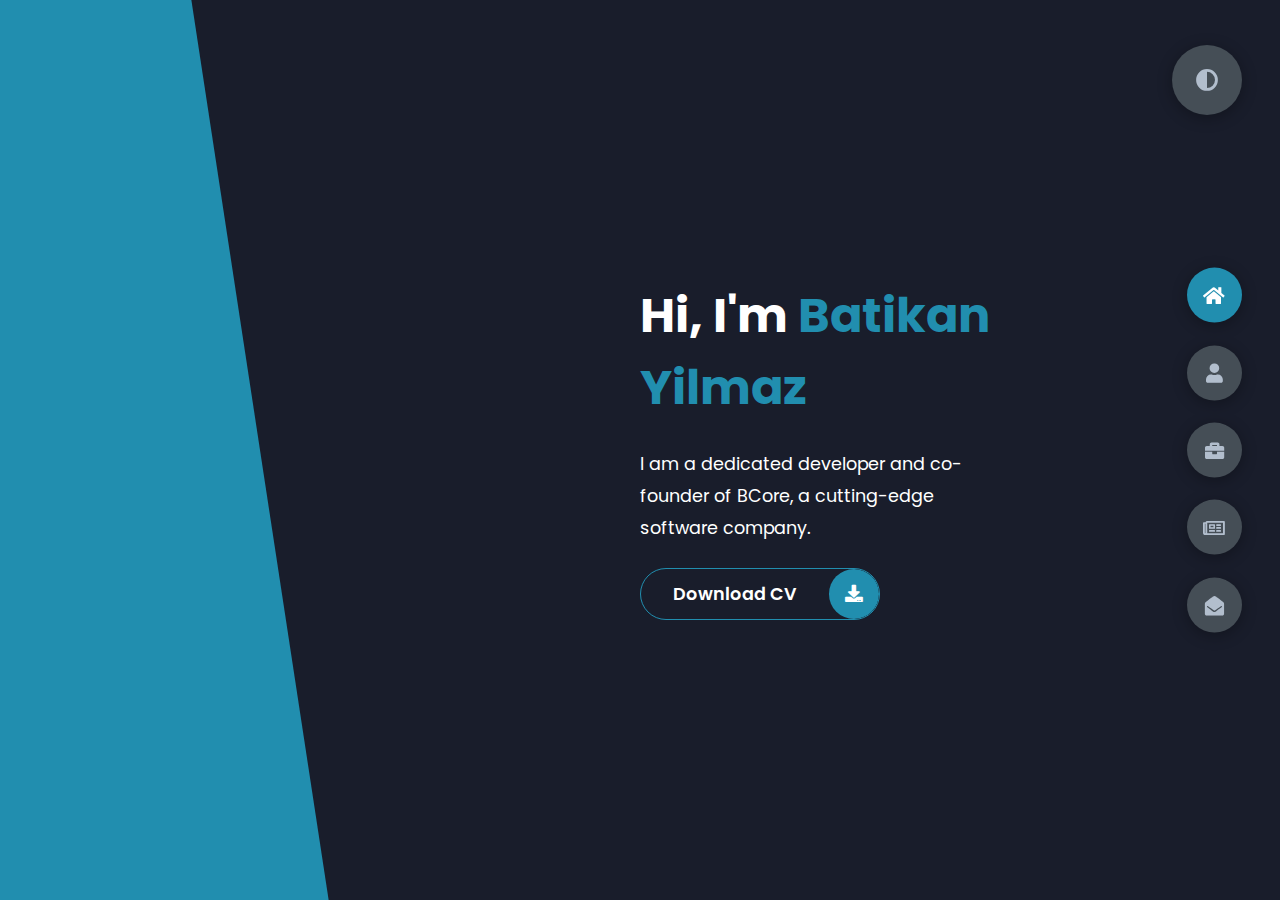
==== commit 7e05c873: "Update index.html" ====
--- a/index.html
+++ b/index.html
@@ -26,7 +26,7 @@
                     I am a dedicated developer and co-founder of BCore, a cutting-edge software company. 
                 </p>
                 <div class="btn-con">
-                    <a href="" class="main-btn">
+                    <a href="./batikanyilmazresume.pdf" class="main-btn">
                         <span class="btn-text">Download CV</span>
                         <span class="btn-icon"><i class="fas fa-download"></i></span>
                     </a>
@@ -43,10 +43,10 @@
                 <div class="left-about">
                     <h4>Information About me</h4>
                     <p>
-                        I am a final year student at Istanbul Bilgi University and the Co-Founder of NCore, specializing in mobile application development. My focus is on developing fun apps that utilize AI technologies and create engaging user experiences. I have also designed a user-friendly needs app for capturing and organizing important information across various contexts. 
+                        I am a senior student at Istanbul Bilgi University and Co-Founder r of BCore, which specializes in mobile applications and artificial intelligence-based applications. My focus is on developing fun apps that use AI technologies and create engaging user experiences. Developing user-friendly applications for businesses to reach people. I also designed a user-friendly needs application to collect and organize important information in various contexts.
                     </p>
                     <div class="btn-con">
-                        <a href="#" class="main-btn">
+                        <a href="./batikanyilmazresume.pdf" class="main-btn">
                             <span class="btn-text">Download CV</span>
                             <span class="btn-icon"><i class="fas fa-download"></i></span>
                         </a>
